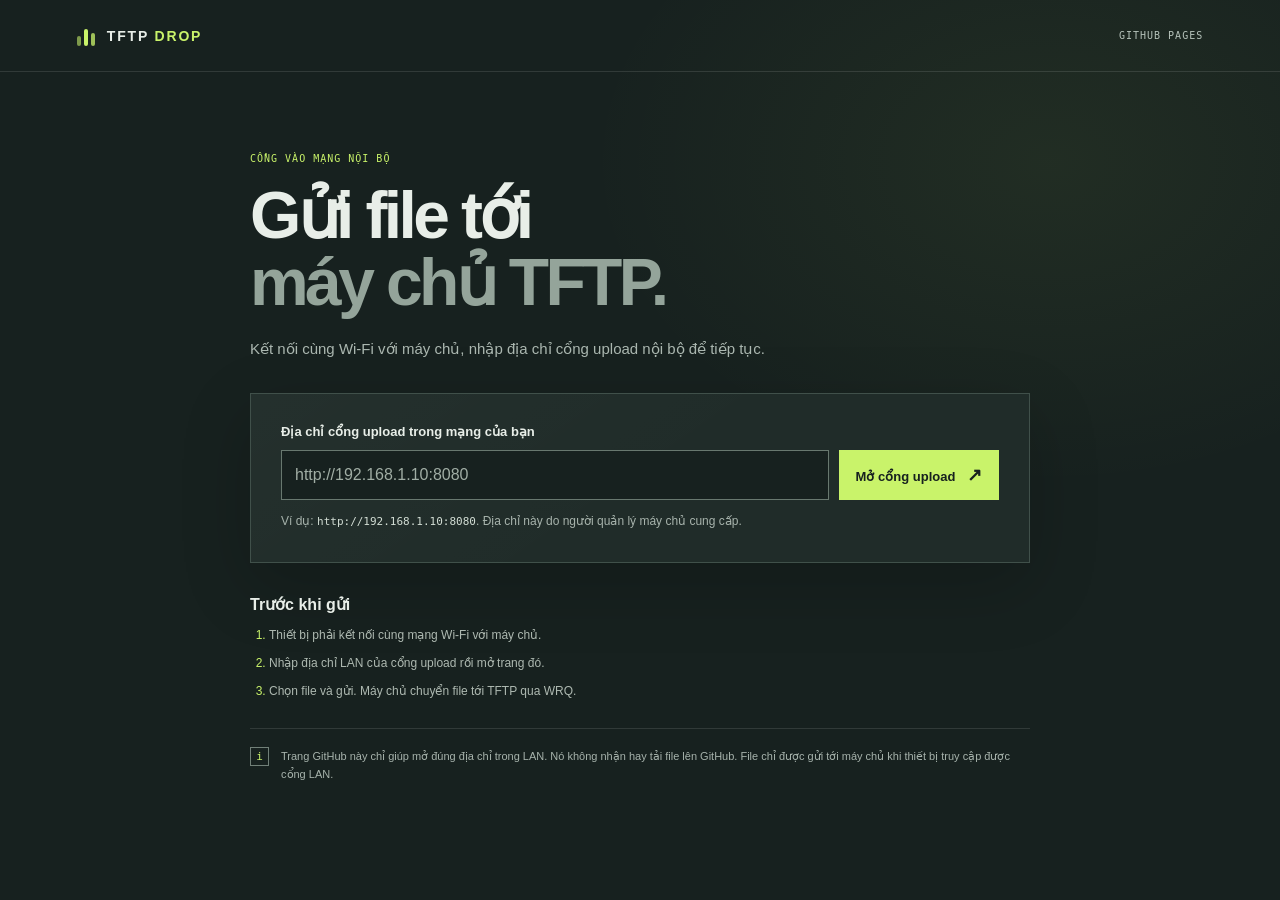
==== site/index.html @ fb4a5bfa "Add GitHub Pages LAN entry page Co-authored-by: Copilot <223556219+Copilot@users.noreply.github.com>" ====
<!doctype html>
<html lang="vi">
  <head>
    <meta charset="utf-8">
    <meta name="viewport" content="width=device-width, initial-scale=1">
    <meta name="theme-color" content="#17211f">
    <meta name="description" content="Mở cổng gửi file TFTP trong mạng Wi-Fi nội bộ của bạn.">
    <title>Mở cổng gửi file · TFTP</title>
    <link rel="stylesheet" href="./site.css">
    <script src="./site.js" defer></script>
  </head>
  <body>
    <header class="topbar">
      <a class="brand" href="./" aria-label="TFTP, trang chủ">
        <span class="brand-mark" aria-hidden="true"><span></span><span></span><span></span></span>
        <span>TFTP<span class="brand-light"> DROP</span></span>
      </a>
      <span class="host-label">GITHUB PAGES</span>
    </header>

    <main>
      <section class="intro" aria-labelledby="page-title">
        <p class="eyebrow">CỔNG VÀO MẠNG NỘI BỘ</p>
        <h1 id="page-title">Gửi file tới<br><span>máy chủ TFTP.</span></h1>
        <p class="intro-copy">
          Kết nối cùng Wi-Fi với máy chủ, nhập địa chỉ cổng upload nội bộ để tiếp tục.
        </p>
      </section>

      <section class="handoff" aria-label="Mở cổng upload nội bộ">
        <form id="lan-form" novalidate>
          <label for="lan-url">Địa chỉ cổng upload trong mạng của bạn</label>
          <div class="field-row">
            <input
              id="lan-url"
              name="lan-url"
              type="url"
              inputmode="url"
              autocomplete="url"
              placeholder="http://192.168.1.10:8080"
              aria-describedby="address-help address-error"
              required
            >
            <button type="submit">Mở cổng upload <span aria-hidden="true">↗</span></button>
          </div>
          <p class="help" id="address-help">
            Ví dụ: <code>http://192.168.1.10:8080</code>. Địa chỉ này do người quản lý máy chủ cung cấp.
          </p>
          <p class="error" id="address-error" role="alert" hidden></p>
        </form>

        <div class="saved-address" id="saved-address" hidden>
          <span>Địa chỉ đã lưu trên trình duyệt này</span>
          <button type="button" id="clear-address">Xóa địa chỉ</button>
        </div>
      </section>

      <section class="instructions" aria-label="Cách sử dụng">
        <h2>Trước khi gửi</h2>
        <ol>
          <li>Thiết bị phải kết nối cùng mạng Wi-Fi với máy chủ.</li>
          <li>Nhập địa chỉ LAN của cổng upload rồi mở trang đó.</li>
          <li>Chọn file và gửi. Máy chủ chuyển file tới TFTP qua WRQ.</li>
        </ol>
      </section>

      <footer class="privacy-note">
        <span class="lock-mark" aria-hidden="true">i</span>
        <p>
          Trang GitHub này chỉ giúp mở đúng địa chỉ trong LAN. Nó không nhận hay tải file lên GitHub.
          File chỉ được gửi tới máy chủ khi thiết bị truy cập được cổng LAN.
        </p>
      </footer>
    </main>
  </body>
</html>
---- site/site.css ----
:root {
  color-scheme: dark;
  --ink: #17211f;
  --panel: #202c29;
  --paper: #e8eee8;
  --muted: #a7b3ac;
  --line: #40504a;
  --signal: #c9f36a;
  --signal-ink: #17211f;
  --error: #ff9a83;
  --mono: "Cascadia Code", Consolas, monospace;
  --body: "Segoe UI", Arial, sans-serif;
  --display: Bahnschrift, "Segoe UI", sans-serif;
}

* { box-sizing: border-box; }

body {
  min-width: 320px;
  min-height: 100vh;
  margin: 0;
  color: var(--paper);
  background:
    radial-gradient(ellipse at 82% 18%, rgb(201 243 106 / 6%), transparent 29rem),
    var(--ink);
  font-family: var(--body);
}

button, input { font: inherit; }
button:focus-visible, input:focus-visible, a:focus-visible {
  outline: 2px solid var(--signal);
  outline-offset: 4px;
}

.topbar {
  height: 72px;
  display: flex;
  align-items: center;
  justify-content: space-between;
  padding: 0 clamp(20px, 6vw, 88px);
  border-bottom: 1px solid rgb(232 238 232 / 12%);
}

.brand {
  display: inline-flex;
  align-items: center;
  gap: 12px;
  color: var(--paper);
  text-decoration: none;
  font: 700 14px var(--display);
  letter-spacing: .13em;
}

.brand-light { color: var(--signal); }
.brand-mark { display: flex; align-items: end; gap: 3px; height: 20px; }
.brand-mark span { width: 4px; background: var(--signal); border-radius: 2px; }
.brand-mark span:nth-child(1) { height: 10px; opacity: .58; }
.brand-mark span:nth-child(2) { height: 17px; }
.brand-mark span:nth-child(3) { height: 13px; opacity: .76; }
.host-label, .eyebrow { font-family: var(--mono); letter-spacing: .1em; }
.host-label { color: #b6c3bb; font-size: 10px; }

main {
  width: min(100% - 40px, 780px);
  margin: 0 auto;
  padding: clamp(52px, 9vh, 92px) 0 42px;
}

.eyebrow { margin: 0 0 18px; color: var(--signal); font-size: 10px; }
h1 {
  margin: 0;
  font: 600 clamp(42px, 8vw, 66px)/1.02 var(--display);
  letter-spacing: -.055em;
}
h1 span { color: #94a49a; }
.intro-copy { max-width: 530px; margin: 20px 0 32px; color: #abb7b0; font-size: 15px; line-height: 1.65; }

.handoff {
  padding: clamp(18px, 4vw, 30px);
  border: 1px solid var(--line);
  background: linear-gradient(145deg, rgb(255 255 255 / 2%), transparent 55%), var(--panel);
  box-shadow: 0 22px 70px rgb(0 0 0 / 19%);
}

label { display: block; margin-bottom: 11px; color: var(--paper); font-size: 13px; font-weight: 600; }
.field-row { display: grid; grid-template-columns: minmax(0, 1fr) auto; gap: 10px; }
input {
  min-width: 0;
  min-height: 50px;
  padding: 0 13px;
  border: 1px solid #68786f;
  border-radius: 0;
  color: var(--paper);
  background: #17211f;
}
input::placeholder { color: #a1aea5; opacity: 1; }
input[aria-invalid="true"] { border-color: var(--error); }

button {
  min-height: 50px;
  padding: 0 17px;
  border: 0;
  border-radius: 0;
  color: var(--signal-ink);
  background: var(--signal);
  font: 600 13px var(--display);
  white-space: nowrap;
  cursor: pointer;
  transition: background-color 150ms ease, transform 150ms ease;
}
button:hover { background: #d9ff87; transform: translateY(-1px); }
button:active { transform: translateY(0) scale(.99); }
button span { margin-left: 8px; font-size: 18px; }

.help { margin: 12px 0 0; color: var(--muted); font-size: 12px; line-height: 1.6; }
code { color: #d3ded5; font: 11px var(--mono); }
.error { margin: 10px 0 0; color: var(--error); font-size: 12px; line-height: 1.5; }
.saved-address { display: flex; align-items: center; justify-content: space-between; gap: 14px; margin-top: 20px; padding-top: 15px; border-top: 1px solid var(--line); color: var(--muted); font-size: 11px; }
.saved-address button { min-height: auto; padding: 5px 0; color: #d0dad2; background: transparent; font-size: 11px; }
.saved-address button:hover { color: var(--signal); transform: none; }

.instructions { margin: 32px 0 0; }
.instructions h2 { margin: 0 0 12px; font: 600 16px var(--display); }
.instructions ol { display: grid; gap: 9px; margin: 0; padding-left: 19px; color: #aeb9b1; font-size: 12px; line-height: 1.6; }
.instructions li::marker { color: var(--signal); }
.privacy-note { display: flex; gap: 12px; margin-top: 27px; padding-top: 18px; border-top: 1px solid rgb(232 238 232 / 12%); color: #a7b3ac; }
.lock-mark { flex: 0 0 auto; width: 19px; height: 19px; display: grid; place-items: center; border: 1px solid #718078; color: var(--signal); font: 11px var(--mono); }
.privacy-note p { margin: 0; font-size: 11px; line-height: 1.65; }

[hidden] { display: none !important; }

@media (max-width: 600px) {
  .topbar { height: 64px; padding: 0 20px; }
  main { width: min(100% - 32px, 780px); padding-top: 48px; }
  .field-row { grid-template-columns: 1fr; }
  .field-row button { width: 100%; }
}

@media (prefers-reduced-motion: reduce) {
  *, *::before, *::after { scroll-behavior: auto !important; transition-duration: .01ms !important; }
}
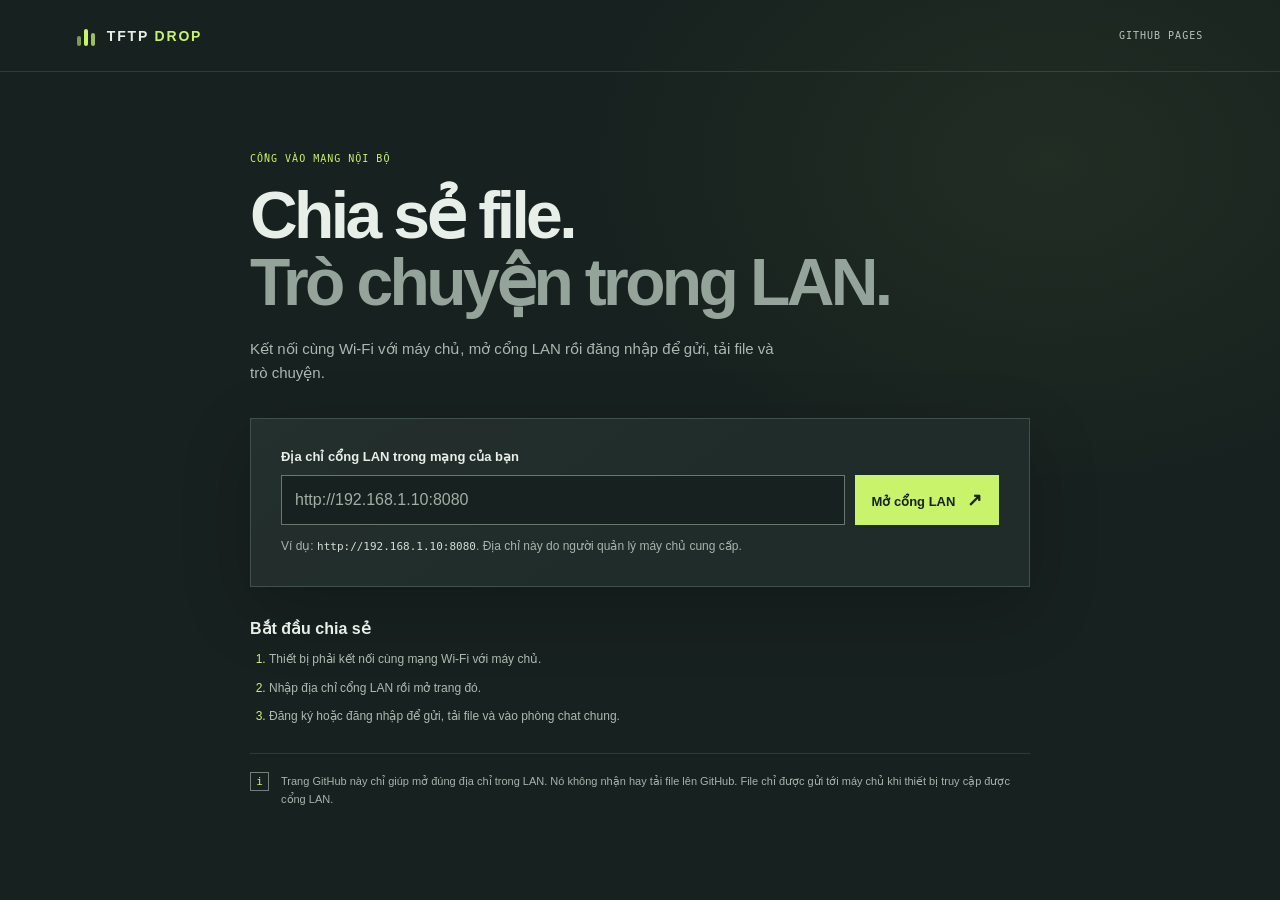
==== commit c70a041f: "feat: add LAN web accounts file transfers and shared chat" ====
--- a/site/index.html
+++ b/site/index.html
@@ -4,8 +4,8 @@
     <meta charset="utf-8">
     <meta name="viewport" content="width=device-width, initial-scale=1">
     <meta name="theme-color" content="#17211f">
-    <meta name="description" content="Mở cổng gửi file TFTP trong mạng Wi-Fi nội bộ của bạn.">
-    <title>Mở cổng gửi file · TFTP</title>
+    <meta name="description" content="Mở cổng file và phòng chat TFTP trong mạng Wi-Fi nội bộ của bạn.">
+    <title>Cổng file & chat trong LAN · TFTP</title>
     <link rel="stylesheet" href="./site.css">
     <script src="./site.js" defer></script>
   </head>
@@ -21,15 +21,15 @@
     <main>
       <section class="intro" aria-labelledby="page-title">
         <p class="eyebrow">CỔNG VÀO MẠNG NỘI BỘ</p>
-        <h1 id="page-title">Gửi file tới<br><span>máy chủ TFTP.</span></h1>
+        <h1 id="page-title">Chia sẻ file.<br><span>Trò chuyện trong LAN.</span></h1>
         <p class="intro-copy">
-          Kết nối cùng Wi-Fi với máy chủ, nhập địa chỉ cổng upload nội bộ để tiếp tục.
+          Kết nối cùng Wi-Fi với máy chủ, mở cổng LAN rồi đăng nhập để gửi, tải file và trò chuyện.
         </p>
       </section>
 
-      <section class="handoff" aria-label="Mở cổng upload nội bộ">
+      <section class="handoff" aria-label="Mở cổng file và chat nội bộ">
         <form id="lan-form" novalidate>
-          <label for="lan-url">Địa chỉ cổng upload trong mạng của bạn</label>
+          <label for="lan-url">Địa chỉ cổng LAN trong mạng của bạn</label>
           <div class="field-row">
             <input
               id="lan-url"
@@ -41,7 +41,7 @@
               aria-describedby="address-help address-error"
               required
             >
-            <button type="submit">Mở cổng upload <span aria-hidden="true">↗</span></button>
+            <button type="submit">Mở cổng LAN <span aria-hidden="true">↗</span></button>
           </div>
           <p class="help" id="address-help">
             Ví dụ: <code>http://192.168.1.10:8080</code>. Địa chỉ này do người quản lý máy chủ cung cấp.
@@ -56,11 +56,11 @@
       </section>
 
       <section class="instructions" aria-label="Cách sử dụng">
-        <h2>Trước khi gửi</h2>
+        <h2>Bắt đầu chia sẻ</h2>
         <ol>
           <li>Thiết bị phải kết nối cùng mạng Wi-Fi với máy chủ.</li>
-          <li>Nhập địa chỉ LAN của cổng upload rồi mở trang đó.</li>
-          <li>Chọn file và gửi. Máy chủ chuyển file tới TFTP qua WRQ.</li>
+          <li>Nhập địa chỉ cổng LAN rồi mở trang đó.</li>
+          <li>Đăng ký hoặc đăng nhập để gửi, tải file và vào phòng chat chung.</li>
         </ol>
       </section>
 
